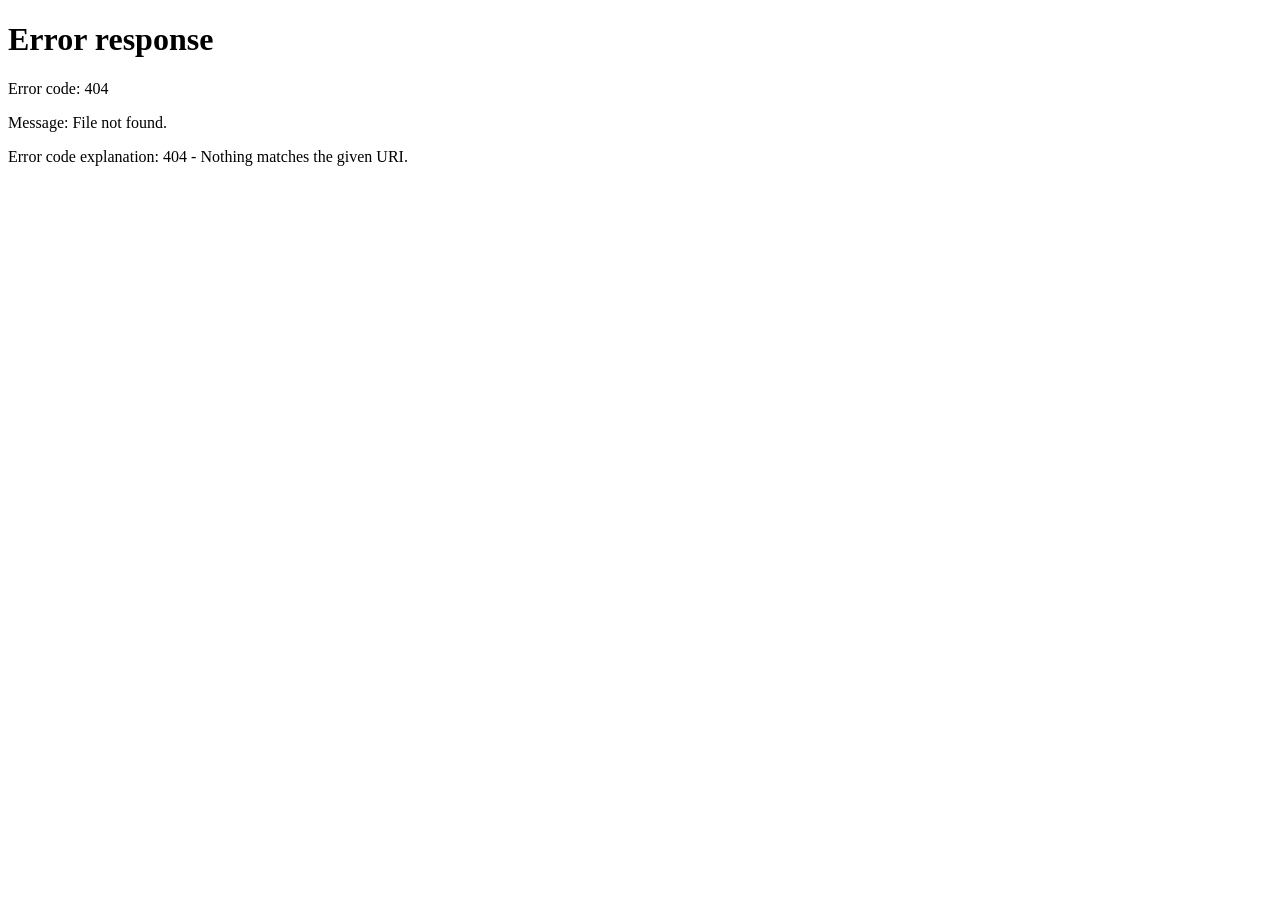
==== index.html @ 64293ec1 "Phase 1" ====
<!doctype html>
<html lang="en">
<head>
  <meta charset="utf-8">
  <meta name="viewport" content="width=device-width, initial-scale=1, viewport-fit=cover">
  <meta name="theme-color" content="#0A0C0F">
  <meta name="description" content="SOLO Fitness — track activities and review your training progress.">
  <meta name="mobile-web-app-capable" content="yes">
  <meta name="apple-mobile-web-app-capable" content="yes">
  <meta name="apple-mobile-web-app-status-bar-style" content="black-translucent">
  <meta name="apple-mobile-web-app-title" content="SOLO">
  <link rel="manifest" href="./manifest.webmanifest">
  <link rel="icon" href="./icons/solo.svg" type="image/svg+xml">
  <title>SOLO Fitness</title>
  <link rel="stylesheet" href="./styles.css">
</head>
<body>
  <iframe id="app" src="./indexx.html" title="SOLO Fitness app" allow="geolocation; fullscreen" referrerpolicy="strict-origin-when-cross-origin"></iframe>
  <script src="./app.js" defer></script>
</body>
</html>
---- styles.css ----
:root { color-scheme: dark; background: #0A0C0F; }
*, *::before, *::after { box-sizing: border-box; }
html, body { width: 100%; height: 100%; min-height: 100%; margin: 0; overflow: hidden; }
body { background: #0A0C0F; }
#app { display: block; width: 100%; height: 100vh; height: 100dvh; min-height: 100%; border: 0; background: #0A0C0F; }
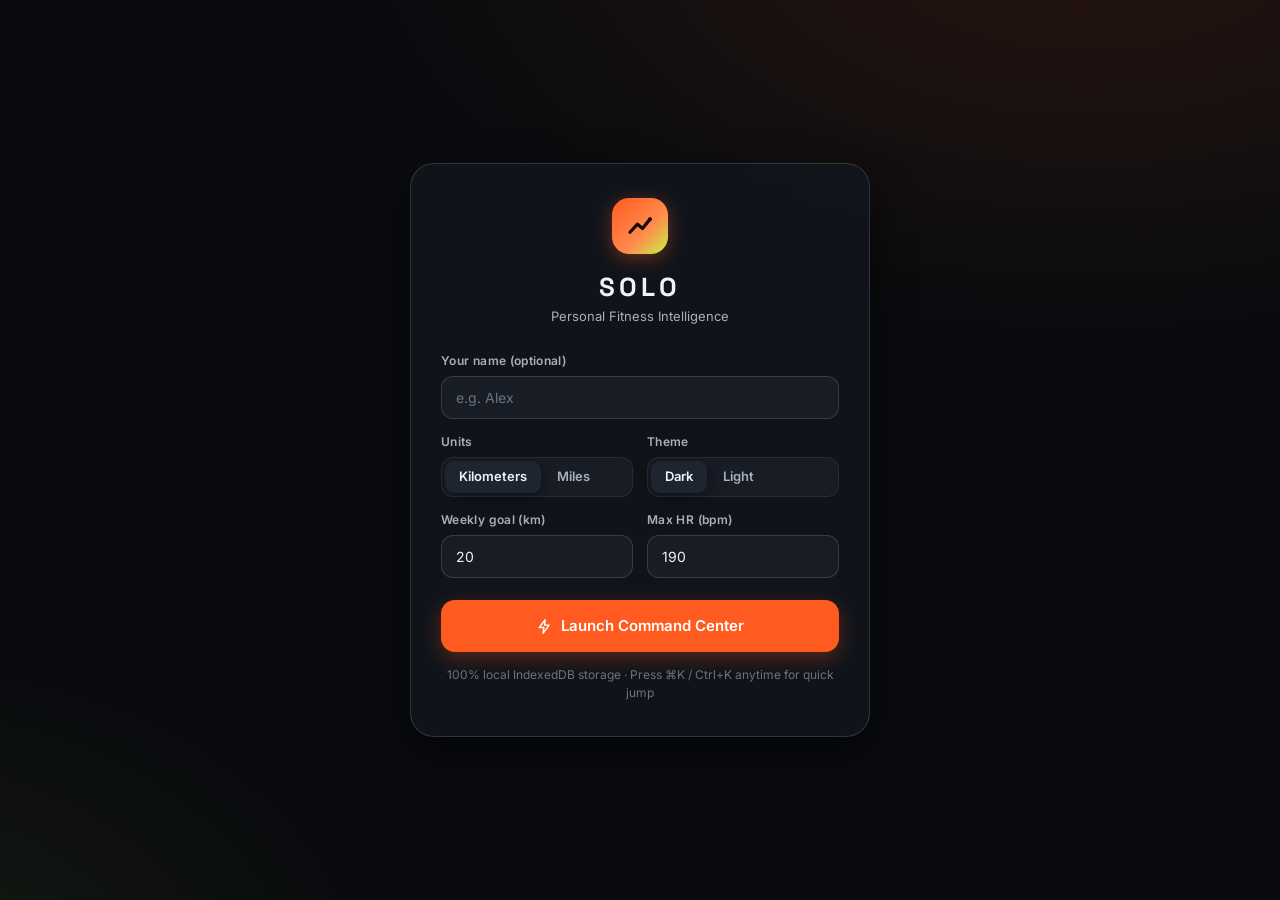
==== commit fac044cb: "initial commit" ====
--- a/index.html
+++ b/index.html
@@ -1,21 +1,78 @@
 <!doctype html>
-<html lang="en">
+<html lang="en" data-theme="dark">
 <head>
-  <meta charset="utf-8">
-  <meta name="viewport" content="width=device-width, initial-scale=1, viewport-fit=cover">
-  <meta name="theme-color" content="#0A0C0F">
-  <meta name="description" content="SOLO Fitness — track activities and review your training progress.">
-  <meta name="mobile-web-app-capable" content="yes">
-  <meta name="apple-mobile-web-app-capable" content="yes">
-  <meta name="apple-mobile-web-app-status-bar-style" content="black-translucent">
-  <meta name="apple-mobile-web-app-title" content="SOLO">
-  <link rel="manifest" href="./manifest.webmanifest">
-  <link rel="icon" href="./icons/solo.svg" type="image/svg+xml">
-  <title>SOLO Fitness</title>
-  <link rel="stylesheet" href="./styles.css">
+<meta charset="utf-8">
+<meta name="viewport" content="width=device-width, initial-scale=1, viewport-fit=cover">
+<title>SOLO — Personal Fitness Intelligence</title>
+<meta name="description" content="SOLO — a private, single-user fitness command center. Track runs, rides, hikes and workouts with CTL/ATL/TSB training load modeling. You vs your best.">
+<meta name="theme-color" content="#090B0E">
+<meta name="mobile-web-app-capable" content="yes">
+<meta name="apple-mobile-web-app-capable" content="yes">
+<meta name="apple-mobile-web-app-status-bar-style" content="black-translucent">
+<meta name="apple-mobile-web-app-title" content="SOLO">
+<link rel="preconnect" href="https://fonts.googleapis.com">
+<link rel="preconnect" href="https://fonts.gstatic.com" crossorigin>
+<link href="https://fonts.googleapis.com/css2?family=Inter:wght@400;500;600;700&family=JetBrains+Mono:wght@500;600&family=Space+Grotesk:wght@600;700&display=swap" rel="stylesheet">
+<link rel="icon" href="data:image/svg+xml,%3Csvg%20xmlns='http://www.w3.org/2000/svg'%20viewBox='0%200%2096%2096'%3E%3Crect%20width='96'%20height='96'%20rx='22'%20fill='%230C0E12'/%3E%3Cpath%20d='M26%2062%20L44%2044%20L54%2054%20L72%2032'%20stroke='%23FF5A1F'%20stroke-width='9'%20stroke-linecap='round'%20stroke-linejoin='round'%20fill='none'/%3E%3Ccircle%20cx='72'%20cy='32'%20r='8'%20fill='%23C8F542'/%3E%3C/svg%3E">
+<link rel="stylesheet" href="styles.css">
 </head>
 <body>
-  <iframe id="app" src="./indexx.html" title="SOLO Fitness app" allow="geolocation; fullscreen" referrerpolicy="strict-origin-when-cross-origin"></iframe>
-  <script src="./app.js" defer></script>
+
+<div id="lockscreen" class="lockscreen" hidden></div>
+
+<div id="shell" class="shell" hidden>
+  <aside id="sidebar">
+    <div class="side-logo" data-nav="dashboard" role="button" tabindex="0">
+      <div class="logo-mark">
+        <svg viewBox="0 0 24 24" fill="none" stroke="currentColor" stroke-width="2.6" stroke-linecap="round" stroke-linejoin="round"><path d="M4 17 L10 10.5 L14 14 L20 6.5"/><circle cx="20" cy="6.5" r="1.6" fill="currentColor" stroke="none"/></svg>
+      </div>
+      <div>
+        <div class="logo-word">SOLO</div>
+        <div class="logo-tag">You vs. your best</div>
+      </div>
+    </div>
+
+    <button class="cmd-trigger" data-action="open-cmd" aria-label="Quick search and commands">
+      <span class="row" style="gap:7px">
+        <svg viewBox="0 0 24 24" width="14" height="14" fill="none" stroke="currentColor" stroke-width="2.2" stroke-linecap="round"><circle cx="11" cy="11" r="6.5"/><path d="M16 16l5 5"/></svg>
+        Quick jump…
+      </span>
+      <span class="kbd">⌘K</span>
+    </button>
+
+    <nav class="side-nav" id="sidenav"></nav>
+
+    <div class="side-foot">
+      <div class="side-util" id="side-util"></div>
+    </div>
+  </aside>
+
+  <div class="main">
+    <header id="topbar">
+      <div class="topbar-brand" data-nav="dashboard" role="button" tabindex="0">
+        <div class="logo-mark" style="width:32px;height:32px;border-radius:9px">
+          <svg viewBox="0 0 24 24" fill="none" stroke="currentColor" stroke-width="2.6" stroke-linecap="round" stroke-linejoin="round" style="width:18px;height:18px"><path d="M4 17 L10 10.5 L14 14 L20 6.5"/><circle cx="20" cy="6.5" r="1.6" fill="currentColor" stroke="none"/></svg>
+        </div>
+        <span class="logo-word" style="font-size:17px">SOLO</span>
+      </div>
+      <div>
+        <div class="topbar-title" id="topbar-title">Dashboard</div>
+        <div class="topbar-sub" id="topbar-sub"></div>
+      </div>
+      <div class="topbar-actions" id="topbar-actions"></div>
+    </header>
+    <main id="view" tabindex="-1"></main>
+  </div>
+
+  <nav id="bottomnav"></nav>
+</div>
+
+<button id="recchip" aria-label="Return to recording"></button>
+<div id="toasts" aria-live="polite"></div>
+<div id="modal-root"></div>
+<div id="cmd-root"></div>
+<div id="tooltip" role="tooltip"></div>
+
+<script src="scripts.js"></script>
 </body>
-</html>
+</html>
--- a/styles.css
+++ b/styles.css
@@ -1,5 +1,867 @@
-:root { color-scheme: dark; background: #0A0C0F; }
-*, *::before, *::after { box-sizing: border-box; }
-html, body { width: 100%; height: 100%; min-height: 100%; margin: 0; overflow: hidden; }
-body { background: #0A0C0F; }
-#app { display: block; width: 100%; height: 100vh; height: 100dvh; min-height: 100%; border: 0; background: #0A0C0F; }
+/* ============================================================
+   SOLO — Personal Fitness Intelligence
+   ============================================================ */
+
+:root{
+  --font-ui:'Inter',system-ui,-apple-system,'Segoe UI',Roboto,Helvetica,Arial,sans-serif;
+  --font-display:'Space Grotesk','Inter',system-ui,sans-serif;
+  --font-mono:'JetBrains Mono',ui-monospace,SFMono-Regular,monospace;
+  --r-lg:20px; --r-md:14px; --r-sm:10px;
+  --side-w:256px;
+  --ease:cubic-bezier(.22,.8,.3,1);
+  --safe-top:env(safe-area-inset-top,0px);
+  --safe-bottom:env(safe-area-inset-bottom,0px);
+  --safe-left:env(safe-area-inset-left,0px);
+  --safe-right:env(safe-area-inset-right,0px);
+}
+
+html[data-theme="dark"]{
+  --bg:#090B0E;
+  --bg-2:#0D1015;
+  --card:#12161D;
+  --card-2:#171C25;
+  --card-3:#1E2430;
+  --border:rgba(255,255,255,.075);
+  --border-2:rgba(255,255,255,.14);
+  --text:#F0F2F5;
+  --text-2:#A7B0BC;
+  --text-3:#6B7482;
+  --accent:#FF5A1F;
+  --accent-hi:#FF7A45;
+  --accent-ink:#160B06;
+  --lime:#C8F542;
+  --lime-ink:#141B03;
+  --ok:#3ECF8E; --warn:#F5C542; --err:#FF5D5D; --info:#38BDF8;
+  --run:#FF6B2C; --walk:#F5D842; --cycle:#5B8CFF; --hike:#35D0BA; --gym:#A78BFA; --custom:#C8F542;
+  --shadow:0 16px 42px rgba(0,0,0,.58);
+  --shadow-sm:0 4px 16px rgba(0,0,0,.36);
+  --grid:rgba(255,255,255,.055);
+  --chart-tip-bg:#1B212C;
+  --safety:env(safe-area-inset-bottom,0px);
+  color-scheme:dark;
+}
+html[data-theme="light"]{
+  --bg:#F3F5F8;
+  --bg-2:#EAECEF;
+  --card:#FFFFFF;
+  --card-2:#F5F7FA;
+  --card-3:#EBEEF3;
+  --border:rgba(15,20,30,.085);
+  --border-2:rgba(15,20,30,.16);
+  --text:#12161E;
+  --text-2:#565F6E;
+  --text-3:#87909E;
+  --accent:#F04E12;
+  --accent-hi:#FF6A33;
+  --accent-ink:#FFF6F2;
+  --lime:#7DB410;
+  --lime-ink:#F7FFE8;
+  --ok:#149A62; --warn:#B58900; --err:#D84343; --info:#0284C7;
+  --run:#F0561E; --walk:#C29A0B; --cycle:#3D6FE0; --hike:#12988A; --gym:#8256E8; --custom:#7DB410;
+  --shadow:0 12px 34px rgba(24,32,48,.11);
+  --shadow-sm:0 3px 12px rgba(24,32,48,.07);
+  --grid:rgba(15,20,30,.07);
+  --chart-tip-bg:#1D222B;
+  --safety:env(safe-area-inset-bottom,0px);
+  color-scheme:light;
+}
+
+*{box-sizing:border-box;margin:0;padding:0;-webkit-tap-highlight-color:transparent}
+[hidden]{display:none !important}
+html{-webkit-text-size-adjust:100%;overflow-x:hidden}
+body{
+  font-family:var(--font-ui);
+  background:var(--bg);
+  color:var(--text);
+  font-size:15px;
+  line-height:1.5;
+  min-height:100vh;
+  min-height:100dvh;
+  overflow-x:hidden;
+  -webkit-font-smoothing:antialiased;
+  text-rendering:optimizeLegibility;
+}
+::selection{background:rgba(255,90,31,.35)}
+button{font:inherit;color:inherit;background:none;border:none;cursor:pointer;touch-action:manipulation}
+input,select,textarea{font:inherit;color:inherit;touch-action:manipulation}
+a{color:inherit;text-decoration:none;touch-action:manipulation}
+img{max-width:100%;height:auto;display:block}
+canvas{display:block;max-width:100%}
+:focus-visible{outline:2px solid var(--accent);outline-offset:2px;border-radius:6px}
+::-webkit-scrollbar{width:10px;height:10px}
+::-webkit-scrollbar-thumb{background:var(--border-2);border-radius:8px;border:2px solid transparent;background-clip:content-box}
+::-webkit-scrollbar-track{background:transparent}
+
+/* ---------- typography helpers ---------- */
+.display{font-family:var(--font-display)}
+.mono{font-family:var(--font-mono);font-variant-numeric:tabular-nums}
+.num{font-family:var(--font-display);font-variant-numeric:tabular-nums;letter-spacing:-.01em}
+.muted{color:var(--text-2)}
+.dim{color:var(--text-3)}
+.tiny{font-size:12px}
+.small{font-size:13px}
+.up{color:var(--ok)} .down{color:var(--err)}
+.acc{color:var(--accent)}
+.row{display:flex;align-items:center;gap:10px}
+.row-start{display:flex;align-items:flex-start;gap:10px}
+.spread{display:flex;align-items:center;justify-content:space-between;gap:10px}
+.wrap{flex-wrap:wrap}
+.grow{flex:1;min-width:0}
+.divider{height:1px;background:var(--border);border:none;margin:14px 0}
+.hide{display:none !important}
+
+/* ============================================================
+   Layout: shell / sidebar / topbar / bottom nav
+   ============================================================ */
+.shell{display:flex;min-height:100vh}
+
+#sidebar{
+  width:var(--side-w);flex:0 0 var(--side-w);
+  position:sticky;top:0;height:100vh;
+  display:flex;flex-direction:column;
+  background:var(--bg-2);
+  border-right:1px solid var(--border);
+  padding:22px 16px 18px;
+  z-index:40;
+}
+.side-logo{display:flex;align-items:center;gap:11px;padding:2px 8px 18px;cursor:pointer}
+.logo-mark{width:38px;height:38px;border-radius:11px;flex:0 0 auto;
+  background:linear-gradient(135deg,var(--accent),#FF8A4D 60%,var(--lime));
+  display:grid;place-items:center;color:#160B06;box-shadow:0 4px 18px rgba(255,90,31,.38)}
+.logo-mark svg{width:22px;height:22px}
+.logo-word{font-family:var(--font-display);font-weight:700;font-size:21px;letter-spacing:.14em}
+.logo-tag{font-size:10.5px;color:var(--text-3);letter-spacing:.05em;margin-top:-2px}
+
+.cmd-trigger{
+  display:flex;align-items:center;justify-content:space-between;gap:8px;
+  background:var(--card);border:1px solid var(--border);border-radius:11px;
+  padding:8px 11px;margin-bottom:12px;color:var(--text-3);font-size:12.5px;
+  transition:all .15s var(--ease);width:100%;
+}
+.cmd-trigger:hover{border-color:var(--border-2);color:var(--text-2);background:var(--card-2)}
+.kbd{
+  font-family:var(--font-mono);font-size:10.5px;font-weight:600;
+  padding:2px 6px;border-radius:6px;background:var(--card-3);color:var(--text-2);
+  border:1px solid var(--border);
+}
+
+.side-nav{display:flex;flex-direction:column;gap:3px}
+.nav-item{
+  display:flex;align-items:center;gap:12px;
+  padding:10px 12px;border-radius:12px;
+  color:var(--text-2);font-weight:500;font-size:14px;
+  transition:background .16s var(--ease),color .16s var(--ease);
+  position:relative;white-space:nowrap;text-align:left;width:100%;
+}
+.nav-item svg{width:19px;height:19px;flex:0 0 auto;opacity:.85}
+.nav-item:hover{background:var(--card-2);color:var(--text)}
+.nav-item.active{background:var(--card-3);color:var(--text);font-weight:600}
+.nav-item.active::before{
+  content:"";position:absolute;left:-16px;top:50%;transform:translateY(-50%);
+  width:3px;height:22px;border-radius:0 3px 3px 0;background:var(--accent);
+}
+.nav-item .nbadge{
+  margin-left:auto;font-size:10.5px;font-weight:700;letter-spacing:.06em;
+  background:rgba(255,90,31,.16);color:var(--accent-hi);
+  padding:2px 7px;border-radius:99px;
+}
+html[data-theme="light"] .nav-item .nbadge{background:rgba(240,78,18,.12)}
+.side-foot{margin-top:auto;display:flex;flex-direction:column;gap:8px;padding-top:14px;border-top:1px solid var(--border)}
+.side-util{display:flex;flex-direction:column;gap:2px}
+.side-note{font-size:11px;color:var(--text-3);padding:6px 12px 2px;line-height:1.45}
+
+.main{flex:1;min-width:0;display:flex;flex-direction:column}
+
+#topbar{
+  position:sticky;top:0;z-index:30;
+  display:flex;align-items:center;gap:14px;
+  padding:14px 28px;
+  background:color-mix(in srgb,var(--bg) 82%,transparent);
+  backdrop-filter:blur(14px);-webkit-backdrop-filter:blur(14px);
+  border-bottom:1px solid var(--border);
+  min-height:64px;
+}
+.topbar-title{font-family:var(--font-display);font-weight:700;font-size:19px;letter-spacing:.01em}
+.topbar-sub{font-size:12.5px;color:var(--text-3);margin-top:-2px}
+.topbar-actions{margin-left:auto;display:flex;align-items:center;gap:10px}
+.topbar-brand{display:none;align-items:center;gap:9px;cursor:pointer}
+
+#view{
+  flex:1;padding:26px 28px 90px;
+  width:100%;max-width:1240px;margin:0 auto;
+}
+
+#bottomnav{
+  display:none;position:fixed;left:0;right:0;bottom:0;z-index:60;
+  background:color-mix(in srgb,var(--bg-2) 92%,transparent);
+  backdrop-filter:blur(16px);-webkit-backdrop-filter:blur(16px);
+  border-top:1px solid var(--border);
+  padding:6px 8px calc(6px + var(--safety));
+  justify-content:space-around;
+}
+.bn-item{
+  display:flex;flex-direction:column;align-items:center;gap:3px;
+  color:var(--text-3);font-size:10.5px;font-weight:600;letter-spacing:.02em;
+  padding:7px 12px;border-radius:12px;min-width:62px;
+  transition:color .15s var(--ease);
+}
+.bn-item svg{width:21px;height:21px}
+.bn-item.active{color:var(--text)}
+.bn-item.rec{color:var(--accent-hi)}
+
+#recchip{
+  position:fixed;right:16px;bottom:calc(84px + var(--safety));z-index:55;
+  display:none;align-items:center;gap:10px;
+  background:var(--card-3);border:1px solid var(--border-2);
+  box-shadow:var(--shadow);border-radius:99px;padding:9px 16px 9px 13px;
+  font-size:13px;font-weight:600;cursor:pointer;
+  max-width:calc(100vw - 32px);
+}
+#recchip.on{display:flex}
+#recchip .dot{width:9px;height:9px;border-radius:50%;background:var(--err);animation:pulse 1.4s infinite}
+#recchip.paused .dot{background:var(--warn);animation:none}
+@media (min-width:901px){ #recchip{bottom:20px} }
+
+/* ============================================================
+   Components
+   ============================================================ */
+.card{
+  background:var(--card);
+  border:1px solid var(--border);
+  border-radius:var(--r-lg);
+  padding:20px;
+  box-shadow:var(--shadow-sm);
+}
+.card.hoverable{transition:transform .18s var(--ease),border-color .18s var(--ease)}
+.card.hoverable:hover{transform:translateY(-2px);border-color:var(--border-2)}
+.card-title{
+  font-family:var(--font-display);font-weight:600;font-size:15px;
+  display:flex;align-items:center;gap:8px;letter-spacing:.01em;
+}
+.card-sub{font-size:12.5px;color:var(--text-3);margin-top:2px}
+.card-head{display:flex;align-items:flex-start;justify-content:space-between;gap:12px;margin-bottom:14px;flex-wrap:wrap}
+
+.grid{display:grid;gap:16px}
+.grid>*{min-width:0}
+.dash-hero>*,.kpis>*,.pr-grid>*,.goal-grid>*,.set-grid>*,.rec-hero>*{min-width:0}
+.g2{grid-template-columns:repeat(2,minmax(0,1fr))}
+.g3{grid-template-columns:repeat(3,minmax(0,1fr))}
+.g4{grid-template-columns:repeat(4,minmax(0,1fr))}
+.g-2col{grid-template-columns:1.6fr 1fr}
+.g-2col-b{grid-template-columns:3fr 2fr}
+@media (max-width:980px){
+  .g4{grid-template-columns:repeat(2,1fr)} .g3{grid-template-columns:repeat(2,1fr)}
+  .g-2col,.g-2col-b{grid-template-columns:1fr}
+}
+@media (max-width:640px){ .g4,.g3,.g2{grid-template-columns:repeat(2,minmax(0,1fr))} }
+
+/* stat blocks */
+.stat-label{
+  font-size:11px;font-weight:600;letter-spacing:.09em;text-transform:uppercase;
+  color:var(--text-3);display:flex;align-items:center;gap:6px;
+}
+.stat-value{font-family:var(--font-display);font-weight:700;font-size:30px;line-height:1.15;
+  font-variant-numeric:tabular-nums;letter-spacing:-.01em;margin-top:6px}
+.stat-value .unit{font-size:15px;font-weight:500;color:var(--text-2);margin-left:3px;letter-spacing:0}
+.stat-sub{font-size:12px;color:var(--text-2);margin-top:4px;display:flex;align-items:center;gap:6px;flex-wrap:wrap}
+.stat-value.lg{font-size:40px}
+.stat-value.sm{font-size:22px}
+.delta{display:inline-flex;align-items:center;gap:3px;font-size:11.5px;font-weight:700;
+  padding:2px 7px;border-radius:99px}
+.delta.up{background:rgba(62,207,142,.13);color:var(--ok)}
+.delta.down{background:rgba(255,93,93,.13);color:var(--err)}
+.delta.flat{background:var(--card-3);color:var(--text-2)}
+.delta.info{background:rgba(56,189,248,.14);color:var(--info)}
+
+/* buttons */
+.btn{
+  display:inline-flex;align-items:center;justify-content:center;gap:8px;
+  border-radius:12px;padding:10px 18px;font-weight:600;font-size:14px;
+  border:1px solid transparent;transition:all .16s var(--ease);
+  user-select:none;white-space:nowrap;
+}
+.btn svg{width:17px;height:17px}
+.btn:active{transform:scale(.97)}
+.btn-primary{background:var(--accent);color:#fff;box-shadow:0 6px 20px rgba(255,90,31,.30)}
+.btn-primary:hover{background:var(--accent-hi)}
+.btn-lime{background:var(--lime);color:var(--lime-ink)}
+.btn-lime:hover{filter:brightness(1.06)}
+.btn-outline{border-color:var(--border-2);background:transparent;color:var(--text)}
+.btn-outline:hover{background:var(--card-2);border-color:var(--text-3)}
+.btn-ghost{color:var(--text-2)}
+.btn-ghost:hover{background:var(--card-2);color:var(--text)}
+.btn-danger{background:rgba(255,93,93,.12);color:var(--err);border-color:rgba(255,93,93,.3)}
+.btn-danger:hover{background:rgba(255,93,93,.2)}
+.btn-sm{padding:7px 13px;font-size:13px;border-radius:10px}
+.btn-xs{padding:5px 10px;font-size:12px;border-radius:8px;font-weight:600}
+.btn-lg{padding:14px 26px;font-size:15px;border-radius:14px}
+.btn-block{width:100%}
+.btn[disabled]{opacity:.45;cursor:not-allowed;pointer-events:none}
+.btn-icon{
+  width:40px;height:40px;padding:0;border-radius:12px;
+  display:inline-flex;align-items:center;justify-content:center;
+  color:var(--text-2);border:1px solid var(--border);
+  background:var(--card);transition:all .16s var(--ease);flex:0 0 auto;
+}
+.btn-icon:hover{color:var(--text);border-color:var(--border-2);background:var(--card-2)}
+.btn-icon svg{width:18px;height:18px}
+.btn-icon.sm{width:32px;height:32px;border-radius:9px}
+.btn-icon.sm svg{width:15px;height:15px}
+
+/* chips */
+.chip{
+  display:inline-flex;align-items:center;gap:6px;
+  font-size:11.5px;font-weight:600;letter-spacing:.02em;
+  padding:3px 10px;border-radius:99px;
+  background:var(--card-3);color:var(--text-2);
+  border:1px solid var(--border);white-space:nowrap;
+}
+.chip .cdot{width:7px;height:7px;border-radius:50%;background:var(--tc,var(--text-3))}
+.chip-demo{background:rgba(200,245,66,.12);color:var(--lime);border-color:rgba(200,245,66,.35)}
+html[data-theme="light"] .chip-demo{background:rgba(125,180,16,.1)}
+.chip-tss{background:rgba(56,189,248,.12);color:var(--info);border-color:rgba(56,189,248,.3)}
+
+/* forms */
+.field{display:flex;flex-direction:column;gap:6px;min-width:0}
+.label{font-size:12px;font-weight:600;color:var(--text-2);letter-spacing:.03em}
+.input,.select,.textarea{
+  width:100%;background:var(--card-2);
+  border:1px solid var(--border-2);border-radius:12px;
+  padding:10px 14px;font-size:14px;color:var(--text);
+  transition:border-color .15s var(--ease),box-shadow .15s var(--ease);
+}
+.input::placeholder,.textarea::placeholder{color:var(--text-3)}
+.input:focus,.select:focus,.textarea:focus{
+  outline:none;border-color:var(--accent);
+  box-shadow:0 0 0 3px rgba(255,90,31,.18);
+}
+.textarea{resize:vertical;min-height:76px}
+.select{
+  appearance:none;-webkit-appearance:none;
+  background-image:url("data:image/svg+xml,%3Csvg xmlns='http://www.w3.org/2000/svg' width='12' height='12' viewBox='0 0 24 24' fill='none' stroke='%23888' stroke-width='2.6' stroke-linecap='round' stroke-linejoin='round'%3E%3Cpath d='M6 9l6 6 6-6'/%3E%3C/svg%3E");
+  background-repeat:no-repeat;background-position:right 12px center;padding-right:34px;
+}
+.frow{display:grid;gap:14px;grid-template-columns:repeat(auto-fit,minmax(130px,1fr))}
+.ferr{font-size:12px;color:var(--err);display:none}
+.ferr.on{display:block}
+input[type="range"]{accent-color:var(--accent);width:100%}
+
+/* segmented control */
+.seg{
+  display:inline-flex;background:var(--card-2);border:1px solid var(--border);
+  border-radius:12px;padding:3px;gap:2px;flex-wrap:wrap;
+}
+.seg-btn{
+  padding:6px 14px;border-radius:9px;font-size:13px;font-weight:600;color:var(--text-2);
+  transition:all .15s var(--ease);
+}
+.seg-btn:hover{color:var(--text)}
+.seg-btn.active{background:var(--card-3);color:var(--text);box-shadow:var(--shadow-sm)}
+
+/* table */
+.table{width:100%;border-collapse:collapse;font-size:13.5px}
+.table th{
+  text-align:left;font-size:11px;letter-spacing:.08em;text-transform:uppercase;
+  color:var(--text-3);font-weight:600;padding:8px 10px;border-bottom:1px solid var(--border);
+  white-space:nowrap;
+}
+.table td{padding:9px 10px;border-bottom:1px solid var(--border);white-space:nowrap}
+.table tr:last-child td{border-bottom:none}
+.table td.num,.table th.num{text-align:right;font-variant-numeric:tabular-nums}
+.table-wrap{overflow-x:auto;border-radius:var(--r-md)}
+
+/* progress bars */
+.pb{height:8px;background:var(--card-3);border-radius:99px;overflow:hidden;position:relative}
+.pb-fill{height:100%;border-radius:99px;background:var(--accent);transition:width .7s var(--ease)}
+.pb-fill.lime{background:var(--lime)}
+
+/* modal & command palette */
+.modal-backdrop,.cmd-backdrop{
+  position:fixed;inset:0;z-index:100;
+  background:rgba(5,7,10,.66);backdrop-filter:blur(8px);-webkit-backdrop-filter:blur(8px);
+  display:flex;align-items:center;justify-content:center;padding:18px;
+  animation:fadein .16s var(--ease);
+}
+.cmd-backdrop{align-items:flex-start;padding-top:min(14vh,110px);z-index:115}
+.modal{
+  width:100%;max-width:480px;max-height:calc(100vh - 48px);overflow:auto;
+  background:var(--card);border:1px solid var(--border-2);border-radius:20px;
+  box-shadow:var(--shadow);padding:22px;
+  animation:pop .2s var(--ease);
+}
+.modal.wide{max-width:640px}
+.modal-head{display:flex;align-items:flex-start;justify-content:space-between;gap:12px;margin-bottom:6px}
+.modal-title{font-family:var(--font-display);font-weight:700;font-size:18px}
+.modal-foot{display:flex;gap:10px;justify-content:flex-end;margin-top:20px;flex-wrap:wrap}
+
+.cmd-box{
+  width:100%;max-width:560px;background:var(--card);border:1px solid var(--border-2);
+  border-radius:18px;box-shadow:var(--shadow);overflow:hidden;animation:pop .18s var(--ease);
+}
+.cmd-top{display:flex;align-items:center;gap:10px;padding:14px 16px;border-bottom:1px solid var(--border)}
+.cmd-top svg{width:18px;height:18px;color:var(--text-3)}
+.cmd-input{flex:1;background:transparent;border:none;font-size:15px;color:var(--text);outline:none}
+.cmd-list{max-height:340px;overflow:auto;padding:8px}
+.cmd-group{font-size:10.5px;font-weight:700;letter-spacing:.09em;text-transform:uppercase;color:var(--text-3);padding:8px 10px 4px}
+.cmd-item{
+  display:flex;align-items:center;gap:11px;padding:9px 11px;border-radius:11px;
+  cursor:pointer;font-size:13.5px;color:var(--text-2);
+}
+.cmd-item svg{width:16px;height:16px;flex:0 0 auto}
+.cmd-item.sel,.cmd-item:hover{background:var(--card-3);color:var(--text)}
+.cmd-item .cmd-meta{margin-left:auto;font-size:11.5px;color:var(--text-3);font-family:var(--font-mono)}
+
+/* toasts */
+#toasts{position:fixed;top:16px;right:16px;z-index:130;display:flex;flex-direction:column;gap:10px;max-width:min(380px,calc(100vw - 32px))}
+@media (max-width:640px){ #toasts{left:16px;align-items:center} }
+.toast{
+  display:flex;align-items:flex-start;gap:10px;
+  background:var(--chart-tip-bg);color:#F2F4F7;
+  border:1px solid rgba(255,255,255,.1);
+  padding:12px 16px;border-radius:14px;box-shadow:var(--shadow);
+  font-size:13.5px;font-weight:500;animation:slidein .25s var(--ease);
+}
+.toast svg{width:17px;height:17px;flex:0 0 auto;margin-top:1px}
+.toast.ok svg{color:var(--lime)}
+.toast.err svg{color:var(--err)}
+.toast.info svg{color:var(--accent-hi)}
+.toast.hide{animation:slideout .25s var(--ease) forwards}
+
+/* chart tooltip */
+#tooltip{
+  position:fixed;z-index:140;pointer-events:none;
+  background:var(--chart-tip-bg);color:#F2F4F7;
+  border:1px solid rgba(255,255,255,.1);
+  padding:9px 12px;border-radius:12px;font-size:12.5px;line-height:1.5;
+  box-shadow:var(--shadow);max-width:260px;
+  opacity:0;transition:opacity .12s ease;
+}
+#tooltip.on{opacity:1}
+#tooltip .tt-t{font-weight:700;font-family:var(--font-display);margin-bottom:2px}
+#tooltip .tt-row{display:flex;justify-content:space-between;gap:14px}
+#tooltip .tt-row b{font-variant-numeric:tabular-nums;font-weight:600}
+
+/* empty states */
+.empty{
+  display:flex;flex-direction:column;align-items:center;text-align:center;
+  padding:46px 22px;gap:6px;
+}
+.empty-art{margin-bottom:10px;opacity:.9;color:var(--accent)}
+.empty-title{font-family:var(--font-display);font-weight:700;font-size:17px}
+.empty-text{font-size:13.5px;color:var(--text-2);max-width:440px;line-height:1.6}
+.empty .btn{margin-top:14px}
+
+/* info / note boxes */
+.note{
+  display:flex;gap:10px;align-items:flex-start;
+  background:var(--card-2);border:1px solid var(--border);
+  border-radius:var(--r-md);padding:12px 14px;font-size:13px;color:var(--text-2);
+}
+.note svg{width:16px;height:16px;flex:0 0 auto;margin-top:2px;color:var(--text-3)}
+.note.warn{border-color:rgba(245,197,66,.35);background:rgba(245,197,66,.07);color:var(--text)}
+.note.warn svg{color:var(--warn)}
+
+.section-title{
+  font-family:var(--font-display);font-weight:600;font-size:16px;
+  margin:30px 0 14px;display:flex;align-items:center;gap:8px;
+}
+.section-title:first-child{margin-top:0}
+.section-title .hint{font-family:var(--font-ui);font-weight:400;font-size:12.5px;color:var(--text-3)}
+
+/* animations */
+@keyframes fadein{from{opacity:0}to{opacity:1}}
+@keyframes pop{from{opacity:0;transform:scale(.96) translateY(6px)}to{opacity:1;transform:scale(1) translateY(0)}}
+@keyframes slidein{from{opacity:0;transform:translateX(18px)}to{opacity:1;transform:translateX(0)}}
+@keyframes slideout{to{opacity:0;transform:translateX(18px)}}
+@keyframes fadeUp{from{transform:translateY(6px)}to{transform:translateY(0)}}
+@keyframes pulse{0%{box-shadow:0 0 0 0 rgba(255,93,93,.55)}70%{box-shadow:0 0 0 9px rgba(255,93,93,0)}100%{box-shadow:0 0 0 0 rgba(255,93,93,0)}}
+.view-anim{animation:fadeUp .22s var(--ease)}
+@media (prefers-reduced-motion:reduce){
+  *,*::before,*::after{animation-duration:.001s !important;transition-duration:.001s !important}
+}
+
+/* ============================================================
+   View styles
+   ============================================================ */
+.dash-hero{display:grid;grid-template-columns:1.25fr 1fr 1fr 1fr;gap:16px;margin-bottom:16px}
+@media (max-width:1180px){.dash-hero{grid-template-columns:1fr 1fr}}
+@media (max-width:460px){.dash-hero{grid-template-columns:1fr}}
+.hero-today .stat-value.lg{font-size:clamp(34px,6vw,46px)}
+.today-rows{display:flex;flex-direction:column;gap:8px;margin-top:14px}
+.today-row{display:flex;align-items:center;gap:10px;font-size:13.5px;color:var(--text-2);cursor:pointer}
+.today-row b{color:var(--text);font-weight:600;font-variant-numeric:tabular-nums}
+.today-row .mini-ico{width:30px;height:30px;border-radius:9px;background:var(--card-3);
+  display:grid;place-items:center;color:var(--text-2);flex:0 0 auto}
+.today-row .mini-ico svg{width:15px;height:15px}
+
+.ring-card{display:flex;align-items:center;gap:16px}
+.ring-wrap{position:relative;width:86px;height:86px;flex:0 0 auto}
+.ring-wrap svg{transform:rotate(-90deg)}
+.ring-center{
+  position:absolute;inset:0;display:flex;flex-direction:column;align-items:center;justify-content:center;
+  font-family:var(--font-display);font-weight:700;font-size:17px;font-variant-numeric:tabular-nums;
+}
+.ring-center .rsub{font-size:9.5px;font-weight:600;color:var(--text-3);letter-spacing:.05em;margin-top:1px}
+.ring-track{stroke:var(--card-3)}
+.ring-val{stroke:var(--accent);stroke-linecap:round;transition:stroke-dashoffset .9s var(--ease)}
+.ring-val.done{stroke:var(--lime)}
+
+.streak-flame{
+  width:46px;height:46px;border-radius:14px;display:grid;place-items:center;flex:0 0 auto;
+  background:linear-gradient(135deg,rgba(255,107,44,.22),rgba(245,197,66,.16));color:var(--run);
+}
+.streak-flame svg{width:24px;height:24px}
+.streak-flame.cold{background:var(--card-3);color:var(--text-3)}
+
+.spark-box{height:74px;position:relative}
+.spark-box canvas{width:100%;height:100%;display:block}
+
+/* activity rows */
+.act-row{
+  display:flex;align-items:center;gap:14px;padding:12px 14px;border-radius:14px;
+  transition:background .15s var(--ease);cursor:pointer;
+}
+.act-row:hover{background:var(--card-2)}
+.act-ico{
+  width:44px;height:44px;border-radius:13px;flex:0 0 auto;
+  display:grid;place-items:center;color:#10130A;
+  background:var(--tc,var(--accent));
+}
+.act-ico svg{width:22px;height:22px}
+.act-main{flex:1;min-width:0}
+.act-name{font-weight:600;font-size:14.5px;white-space:nowrap;overflow:hidden;text-overflow:ellipsis;display:flex;align-items:center;gap:7px}
+.act-sub{font-size:12px;color:var(--text-3);margin-top:1px;white-space:nowrap;overflow:hidden;text-overflow:ellipsis}
+.act-nums{text-align:right;flex:0 0 auto}
+.act-dist{font-family:var(--font-display);font-weight:700;font-size:16px;font-variant-numeric:tabular-nums}
+.act-meta2{font-size:11.5px;color:var(--text-3);font-variant-numeric:tabular-nums;margin-top:1px}
+.month-h{
+  font-size:12px;font-weight:700;letter-spacing:.1em;text-transform:uppercase;color:var(--text-3);
+  margin:22px 0 8px;display:flex;align-items:center;gap:10px;
+}
+.month-h::after{content:"";flex:1;height:1px;background:var(--border)}
+.month-h:first-child{margin-top:0}
+
+.filter-bar{display:flex;gap:10px;flex-wrap:wrap;align-items:center;margin-bottom:18px}
+.search-box{position:relative;flex:1;min-width:200px}
+.search-box svg{position:absolute;left:12px;top:50%;transform:translateY(-50%);width:16px;height:16px;color:var(--text-3);pointer-events:none}
+.search-box .input{padding-left:38px}
+.type-filter{display:flex;gap:6px;flex-wrap:wrap}
+.tf-chip{
+  display:inline-flex;align-items:center;gap:7px;padding:7px 13px;border-radius:99px;
+  border:1px solid var(--border);background:var(--card);font-size:12.5px;font-weight:600;color:var(--text-2);
+  transition:all .15s var(--ease);cursor:pointer;
+}
+.tf-chip .cdot{width:7px;height:7px;border-radius:50%;background:var(--tc)}
+.tf-chip.on{border-color:var(--tc);color:var(--text);background:color-mix(in srgb,var(--tc) 12%,var(--card))}
+
+/* Record view */
+.rec-hero{display:grid;grid-template-columns:repeat(3,1fr);gap:12px;margin:16px 0}
+@media (max-width:760px){.rec-hero{grid-template-columns:repeat(2,1fr)}}
+.rec-stat{background:var(--card-2);border:1px solid var(--border);border-radius:16px;padding:14px 16px}
+.rec-stat .stat-value{font-size:clamp(22px,4.5vw,30px)}
+.rec-big .stat-value{font-size:clamp(30px,7vw,44px)}
+.rec-status{
+  display:inline-flex;align-items:center;gap:8px;font-weight:700;font-size:12px;letter-spacing:.1em;
+  text-transform:uppercase;padding:6px 13px;border-radius:99px;
+}
+.rec-status .dot{width:9px;height:9px;border-radius:50%}
+.rec-status.live{background:rgba(255,93,93,.14);color:var(--err)} .rec-status.live .dot{background:var(--err);animation:pulse 1.4s infinite}
+.rec-status.paused{background:rgba(245,197,66,.14);color:var(--warn)} .rec-status.paused .dot{background:var(--warn)}
+.rec-status.idle{background:var(--card-3);color:var(--text-2)} .rec-status.idle .dot{background:var(--text-3)}
+.rec-controls{display:flex;gap:12px;justify-content:center;flex-wrap:wrap;margin-top:18px}
+.btn-rec{
+  min-width:150px;padding:14px 24px;border-radius:16px;font-size:15px;font-weight:700;
+  display:inline-flex;align-items:center;justify-content:center;gap:9px;
+}
+.btn-rec svg{width:18px;height:18px}
+.btn-stop{background:var(--card-3);border:1px solid var(--border-2)}
+.btn-stop:hover{border-color:var(--err);color:var(--err)}
+
+.type-pick{display:grid;grid-template-columns:repeat(3,minmax(0,1fr));gap:12px}
+@media (max-width:640px){.type-pick{grid-template-columns:repeat(2,minmax(0,1fr));gap:10px}}
+.type-card{
+  display:flex;align-items:center;gap:14px;padding:15px 16px;text-align:left;
+  border-radius:16px;border:1.5px solid var(--border);background:var(--card-2);
+  transition:all .18s var(--ease);cursor:pointer;position:relative;overflow:hidden;
+}
+.type-card .tc-ico{
+  width:42px;height:42px;border-radius:12px;flex:0 0 auto;display:grid;place-items:center;
+  background:color-mix(in srgb,var(--tc) 14%,transparent);color:var(--tc);
+  transition:transform .18s var(--ease),background .18s var(--ease);
+}
+.type-card svg{width:22px;height:22px;color:var(--tc)}
+.type-card .tc-info{min-width:0;flex:1}
+.type-card .tc-name{font-family:var(--font-display);font-weight:700;font-size:15px;color:var(--text);line-height:1.2}
+.type-card .tc-sub{font-size:11.5px;color:var(--text-3);margin-top:3px;white-space:nowrap;overflow:hidden;text-overflow:ellipsis}
+.type-card:hover{border-color:var(--border-2);background:var(--card-3);transform:translateY(-1px)}
+.type-card.on{
+  border-color:var(--tc);
+  background:color-mix(in srgb,var(--tc) 12%,var(--card));
+  box-shadow:0 6px 20px color-mix(in srgb,var(--tc) 16%,transparent);
+}
+.type-card.on .tc-ico{background:var(--tc);color:#0E1116}
+.type-card.on .tc-ico svg{color:#0E1116}
+.type-card.on .tc-sub{color:var(--text-2)}
+
+/* Route map (Leaflet + Canvas hybrid) */
+.map-wrap{position:relative;border-radius:16px;overflow:hidden;background:var(--bg-2);border:1px solid var(--border);height:var(--map-h,340px)}
+.map-wrap .map-host{width:100%;height:100%;position:relative;z-index:1}
+/* Route map (Native OSM Slippy Tiles + Cartographic Vector Canvas) */
+.map-wrap{position:relative;border-radius:16px;overflow:hidden;background:var(--bg-2);border:1px solid var(--border);height:var(--map-h,340px);min-height:240px}
+.map-wrap .map-host{width:100%;height:100%;position:relative;z-index:1}
+.map-wrap canvas{width:100%;height:100%;touch-action:none;cursor:grab;display:block}
+.map-wrap canvas:active{cursor:grabbing}
+.map-ctl{position:absolute;top:10px;right:10px;display:flex;flex-direction:column;gap:7px;z-index:20}
+.map-ctl .btn-icon{width:34px;height:34px;background:var(--card);border:1px solid var(--border-2);backdrop-filter:blur(8px);box-shadow:var(--shadow-sm)}
+.map-ctl .btn-icon svg{width:15px;height:15px}
+.map-badge{
+  position:absolute;left:10px;bottom:10px;z-index:20;
+  background:color-mix(in srgb,var(--card) 88%,transparent);backdrop-filter:blur(8px);
+  border:1px solid var(--border);border-radius:10px;padding:5px 10px;
+  font-size:10.5px;color:var(--text-2);letter-spacing:.03em;pointer-events:none;
+}
+.map-legend{display:flex;align-items:center;gap:8px;flex-wrap:wrap;font-size:11px;color:var(--text-3);margin-top:10px}
+.map-legend .lg-grad{width:88px;height:7px;border-radius:99px;background:linear-gradient(90deg,#5B8CFF,#C8F542,#FF5A1F)}
+@media (max-width:640px){.map-wrap{height:270px !important}}
+
+/* Activity detail */
+.detail-head{display:flex;gap:16px;align-items:flex-start;flex-wrap:wrap;margin-bottom:18px}
+.detail-ico{width:62px;height:62px;border-radius:18px;display:grid;place-items:center;flex:0 0 auto;color:#10130A;background:var(--tc,var(--accent))}
+.detail-ico svg{width:30px;height:30px}
+.detail-title{font-family:var(--font-display);font-weight:700;font-size:clamp(21px,4vw,28px);line-height:1.2;word-break:break-word}
+.detail-sub{color:var(--text-2);font-size:13.5px;margin-top:3px;display:flex;align-items:center;gap:8px;flex-wrap:wrap}
+.detail-actions{display:flex;gap:8px;flex-wrap:wrap;margin-left:auto}
+.dgrid{display:grid;grid-template-columns:repeat(auto-fit,minmax(118px,1fr));gap:1px;background:var(--border);border:1px solid var(--border);border-radius:16px;overflow:hidden}
+.dcell{background:var(--card);padding:14px 16px}
+.dcell .stat-value{font-size:21px;margin-top:4px}
+.split-bar{height:5px;border-radius:99px;background:var(--card-3);position:relative;overflow:hidden;min-width:60px}
+.split-bar i{position:absolute;left:0;top:0;bottom:0;border-radius:99px;background:var(--run);display:block}
+.split-bar i.faster{background:var(--lime)}
+
+/* HR zones */
+.zone-bar{display:flex;height:14px;border-radius:99px;overflow:hidden;background:var(--card-3);gap:2px}
+.zone-seg{height:100%;transition:width .6s var(--ease)}
+.zone-list{display:grid;grid-template-columns:repeat(5,1fr);gap:10px;margin-top:12px}
+@media (max-width:640px){.zone-list{grid-template-columns:repeat(2,1fr)}}
+.zone-item{background:var(--card-2);border:1px solid var(--border);border-radius:12px;padding:9px 11px}
+
+/* Progress */
+.kpis{display:grid;grid-template-columns:repeat(auto-fit,minmax(150px,1fr));gap:16px;margin-bottom:16px}
+.chart-box{position:relative;height:240px}
+.chart-box canvas{width:100%;height:100%}
+.chart-box.h180{height:180px}
+.chart-box.h260{height:260px}
+.heat-scroll{overflow-x:auto;padding-bottom:6px}
+.heat-wrap{position:relative;height:132px;min-width:640px}
+.heat-wrap canvas{width:100%;height:100%}
+.dist-list{display:flex;flex-direction:column;gap:12px}
+.dist-row .spread{margin-bottom:5px;font-size:13px}
+
+/* Records */
+.pr-grid{display:grid;grid-template-columns:repeat(auto-fill,minmax(235px,1fr));gap:16px}
+.pr-card{position:relative;overflow:hidden}
+.pr-ico{width:42px;height:42px;border-radius:13px;display:grid;place-items:center;background:color-mix(in srgb,var(--tc,var(--accent)) 16%,transparent);color:var(--tc,var(--accent))}
+.pr-ico svg{width:21px;height:21px}
+.pr-value{font-family:var(--font-display);font-weight:700;font-size:31px;font-variant-numeric:tabular-nums;letter-spacing:-.01em;margin-top:12px}
+.pr-value .unit{font-size:15px;color:var(--text-2);font-weight:500}
+.pr-sub{font-size:12.5px;color:var(--text-2);margin-top:5px;display:flex;align-items:center;gap:7px;flex-wrap:wrap}
+.pr-link{display:inline-flex;align-items:center;gap:5px;font-size:12.5px;font-weight:600;color:var(--accent-hi);margin-top:12px}
+.pr-empty{outline:1.5px dashed var(--border-2);outline-offset:-8px}
+.pr-empty .pr-value{color:var(--text-3)}
+
+/* Goals */
+.goal-grid{display:grid;grid-template-columns:repeat(auto-fill,minmax(300px,1fr));gap:16px}
+.goal-head{display:flex;align-items:center;gap:13px;margin-bottom:14px}
+.goal-ico{width:44px;height:44px;border-radius:13px;display:grid;place-items:center;flex:0 0 auto;background:color-mix(in srgb,var(--tc,var(--accent)) 15%,transparent);color:var(--tc,var(--accent))}
+.goal-ico svg{width:21px;height:21px}
+.goal-pct{font-family:var(--font-display);font-weight:700;font-size:24px;font-variant-numeric:tabular-nums}
+.done-chip{display:inline-flex;align-items:center;gap:6px;color:var(--lime);font-weight:700;font-size:12.5px}
+.goal-foot{display:flex;justify-content:space-between;align-items:center;margin-top:12px;font-size:12.5px;color:var(--text-2);gap:10px;flex-wrap:wrap}
+
+/* Settings / Profile */
+.profile-head{
+  display:flex;
+  flex-direction:column;
+  gap:16px;
+  margin-bottom:20px;
+}
+.profile-main{
+  display:flex;
+  align-items:center;
+  gap:16px;
+  width:100%;
+}
+.profile-meta{
+  flex:1;
+  min-width:0;
+  display:flex;
+  flex-direction:column;
+  gap:3px;
+}
+.profile-name{
+  font-family:var(--font-display);
+  font-weight:700;
+  font-size:24px;
+  line-height:1.2;
+  word-break:break-word;
+}
+.profile-actions{
+  display:flex;
+  align-items:center;
+  gap:8px;
+  margin-top:6px;
+  flex-wrap:wrap;
+}
+.profile-stats-grid{
+  display:grid;
+  grid-template-columns:repeat(4,1fr);
+  gap:8px;
+  width:100%;
+  padding-top:14px;
+  border-top:1px solid var(--border);
+}
+.pstat{
+  background:var(--card-2);
+  border:1px solid var(--border);
+  border-radius:12px;
+  padding:10px 12px;
+  text-align:center;
+  display:flex;
+  flex-direction:column;
+  gap:2px;
+}
+.pstat-val{
+  font-family:var(--font-display);
+  font-weight:700;
+  font-size:16px;
+  line-height:1.2;
+  color:var(--text);
+  white-space:nowrap;
+}
+.pstat-lbl{
+  font-size:11px;
+  color:var(--text-3);
+  text-transform:uppercase;
+  letter-spacing:.04em;
+  font-weight:600;
+}
+@media (max-width:540px){
+  .profile-stats-grid{grid-template-columns:repeat(2,1fr);gap:8px}
+  .profile-name{font-size:20px}
+  .avatar{width:72px;height:72px;border-radius:20px;font-size:26px}
+}
+.avatar{
+  width:84px;height:84px;border-radius:26px;overflow:hidden;flex:0 0 auto;
+  background:linear-gradient(135deg,var(--accent),var(--lime));color:var(--accent-ink);
+  display:grid;place-items:center;font-family:var(--font-display);font-weight:700;font-size:30px;
+  border:1px solid var(--border-2);position:relative;cursor:pointer;
+}
+.avatar img{width:100%;height:100%;object-fit:cover}
+.avatar-edit{position:absolute;inset:0;background:rgba(8,10,13,.55);display:grid;place-items:center;color:#fff;opacity:0;transition:opacity .15s}
+.avatar:hover .avatar-edit{opacity:1}
+.set-grid{display:grid;grid-template-columns:repeat(2,minmax(0,1fr));gap:16px;align-items:stretch}
+@media (max-width:960px){.set-grid{grid-template-columns:1fr}}
+.set-grid > .card{display:flex;flex-direction:column}
+.set-row{display:flex;align-items:center;justify-content:space-between;gap:16px;padding:13px 0;border-bottom:1px solid var(--border)}
+.set-row:last-child{border-bottom:none}
+.set-row > div:first-child{flex:1;min-width:0}
+.set-row .lab{font-weight:600;font-size:14px}
+.set-row .desc{font-size:12.5px;color:var(--text-3);margin-top:2px;line-height:1.4}
+.set-ctl{display:flex;align-items:center;justify-content:flex-end;gap:8px;flex:0 0 auto}
+.switch{position:relative;width:46px;height:26px;border-radius:99px;background:var(--card-3);border:1px solid var(--border-2);transition:background .18s var(--ease);flex:0 0 auto;cursor:pointer}
+.switch::after{content:"";position:absolute;left:3px;top:3px;width:18px;height:18px;border-radius:50%;background:var(--text-2);transition:all .18s var(--ease)}
+.switch.on{background:var(--accent);border-color:var(--accent)}
+.switch.on::after{left:23px;background:#fff}
+.num-input{width:88px;text-align:right}
+
+/* Lock / onboarding */
+.lockscreen{
+  position:fixed;inset:0;z-index:200;display:flex;align-items:center;justify-content:center;
+  background:
+    radial-gradient(1200px 700px at 85% -10%,rgba(255,90,31,.13),transparent 60%),
+    radial-gradient(900px 600px at -10% 110%,rgba(200,245,66,.07),transparent 55%),
+    var(--bg);
+  padding:20px;overflow:auto;
+}
+.lock-card{width:100%;max-width:400px;background:color-mix(in srgb,var(--card) 88%,transparent);
+  backdrop-filter:blur(14px);border:1px solid var(--border-2);border-radius:24px;padding:34px 30px;
+  box-shadow:var(--shadow);animation:pop .3s var(--ease)}
+.lock-logo{display:flex;flex-direction:column;align-items:center;gap:14px;margin-bottom:26px;text-align:center}
+.pin-dots{display:flex;gap:12px;justify-content:center;margin:18px 0 8px}
+.pin-dots i{width:13px;height:13px;border-radius:50%;border:1.5px solid var(--text-3);transition:all .15s var(--ease)}
+.pin-dots i.f{background:var(--accent);border-color:var(--accent)}
+.pin-dots.shake{animation:shake .4s ease}
+@keyframes shake{0%,100%{transform:translateX(0)}20%{transform:translateX(-8px)}40%{transform:translateX(8px)}60%{transform:translateX(-5px)}80%{transform:translateX(5px)}}
+.keypad{display:grid;grid-template-columns:repeat(3,1fr);gap:10px;margin-top:16px}
+.key{
+  height:58px;border-radius:16px;background:var(--card-2);border:1px solid var(--border);
+  font-family:var(--font-display);font-size:21px;font-weight:600;
+  display:flex;align-items:center;justify-content:center;transition:all .12s var(--ease);
+}
+.key:hover{background:var(--card-3)}
+.key:active{transform:scale(.94);background:var(--accent);color:var(--accent-ink)}
+.key.ghost-key{background:transparent;border-color:transparent;color:var(--text-3)}
+
+.demo-banner{
+  display:flex;align-items:center;justify-content:space-between;gap:12px;flex-wrap:wrap;
+  background:rgba(200,245,66,.09);border:1px solid rgba(200,245,66,.3);
+  color:var(--lime);border-radius:14px;padding:12px 16px;font-size:13px;font-weight:600;
+  margin-bottom:16px;line-height:1.4;
+}
+.demo-banner > span{display:flex;align-items:center;gap:9px;flex:1;min-width:240px}
+html[data-theme="light"] .demo-banner{background:rgba(125,180,16,.08);color:#4E7308}
+.demo-banner .btn{flex:0 0 auto}
+
+.src-tag{font-size:10px;font-weight:700;letter-spacing:.08em;padding:2px 7px;border-radius:6px;
+  background:var(--card-3);color:var(--text-3);text-transform:uppercase}
+.src-tag.gps{color:var(--hike);background:color-mix(in srgb,var(--hike) 12%,transparent)}
+.src-tag.manual{color:var(--walk);background:color-mix(in srgb,var(--walk) 12%,transparent)}
+.src-tag.import{color:var(--cycle);background:color-mix(in srgb,var(--cycle) 12%,transparent)}
+canvas.chart-cv{cursor:crosshair}
+
+@media (max-width:900px){
+  #sidebar{display:none}
+  #bottomnav{display:flex}
+  #topbar{
+    padding:calc(10px + var(--safe-top)) calc(16px + var(--safe-right)) 10px calc(16px + var(--safe-left));
+    min-height:calc(56px + var(--safe-top));
+  }
+  .topbar-brand{display:flex}
+  #view{
+    padding:16px calc(14px + var(--safe-right)) calc(96px + var(--safe-bottom)) calc(14px + var(--safe-left));
+  }
+}
+@media (max-width:640px){
+  .card{padding:16px;border-radius:18px}
+  .stat-value{font-size:24px}
+  .stat-value.lg{font-size:32px}
+  #topbar{padding:calc(8px + var(--safe-top)) calc(12px + var(--safe-right)) 8px calc(12px + var(--safe-left));gap:10px;min-height:calc(52px + var(--safe-top))}
+  .topbar-sub{display:none}
+  .topbar-actions .btn{padding:8px 12px;font-size:13px}
+  .topbar-actions .btn .rec-label{display:none}
+  .g4,.g3,.g2{grid-template-columns:repeat(2,minmax(0,1fr))}
+  .modal-backdrop{align-items:flex-end;padding:0}
+  .modal{max-width:100%;max-height:88vh;border-radius:24px 24px 0 0;padding:20px 18px calc(24px + var(--safe-bottom))}
+  .cmd-backdrop{padding-top:calc(10px + var(--safe-top));padding-left:12px;padding-right:12px}
+  .cmd-box{max-height:85vh;border-radius:20px}
+  .lock-card{padding:26px 20px;border-radius:22px}
+  .key{height:54px;font-size:20px;border-radius:14px}
+  .map-wrap{height:280px !important;min-height:240px;border-radius:14px}
+  .dgrid{grid-template-columns:repeat(2,1fr)}
+  .zone-list{grid-template-columns:repeat(2,1fr)}
+  .chart-box{height:200px}
+  .chart-box.h260{height:220px}
+  .chart-box.h180{height:160px}
+  .heat-scroll{padding-bottom:10px;-webkit-overflow-scrolling:touch}
+  input,select,textarea{font-size:16px !important}
+}
+@media (max-width:390px){
+  .g4,.g3,.g2{grid-template-columns:1fr}
+  .dgrid{grid-template-columns:1fr}
+  .stat-value{font-size:22px}
+  .stat-value.lg{font-size:26px}
+  .dash-hero{grid-template-columns:1fr}
+  .lock-card{padding:20px 16px}
+  .key{height:48px;font-size:18px}
+  .today-rows{gap:6px}
+}
